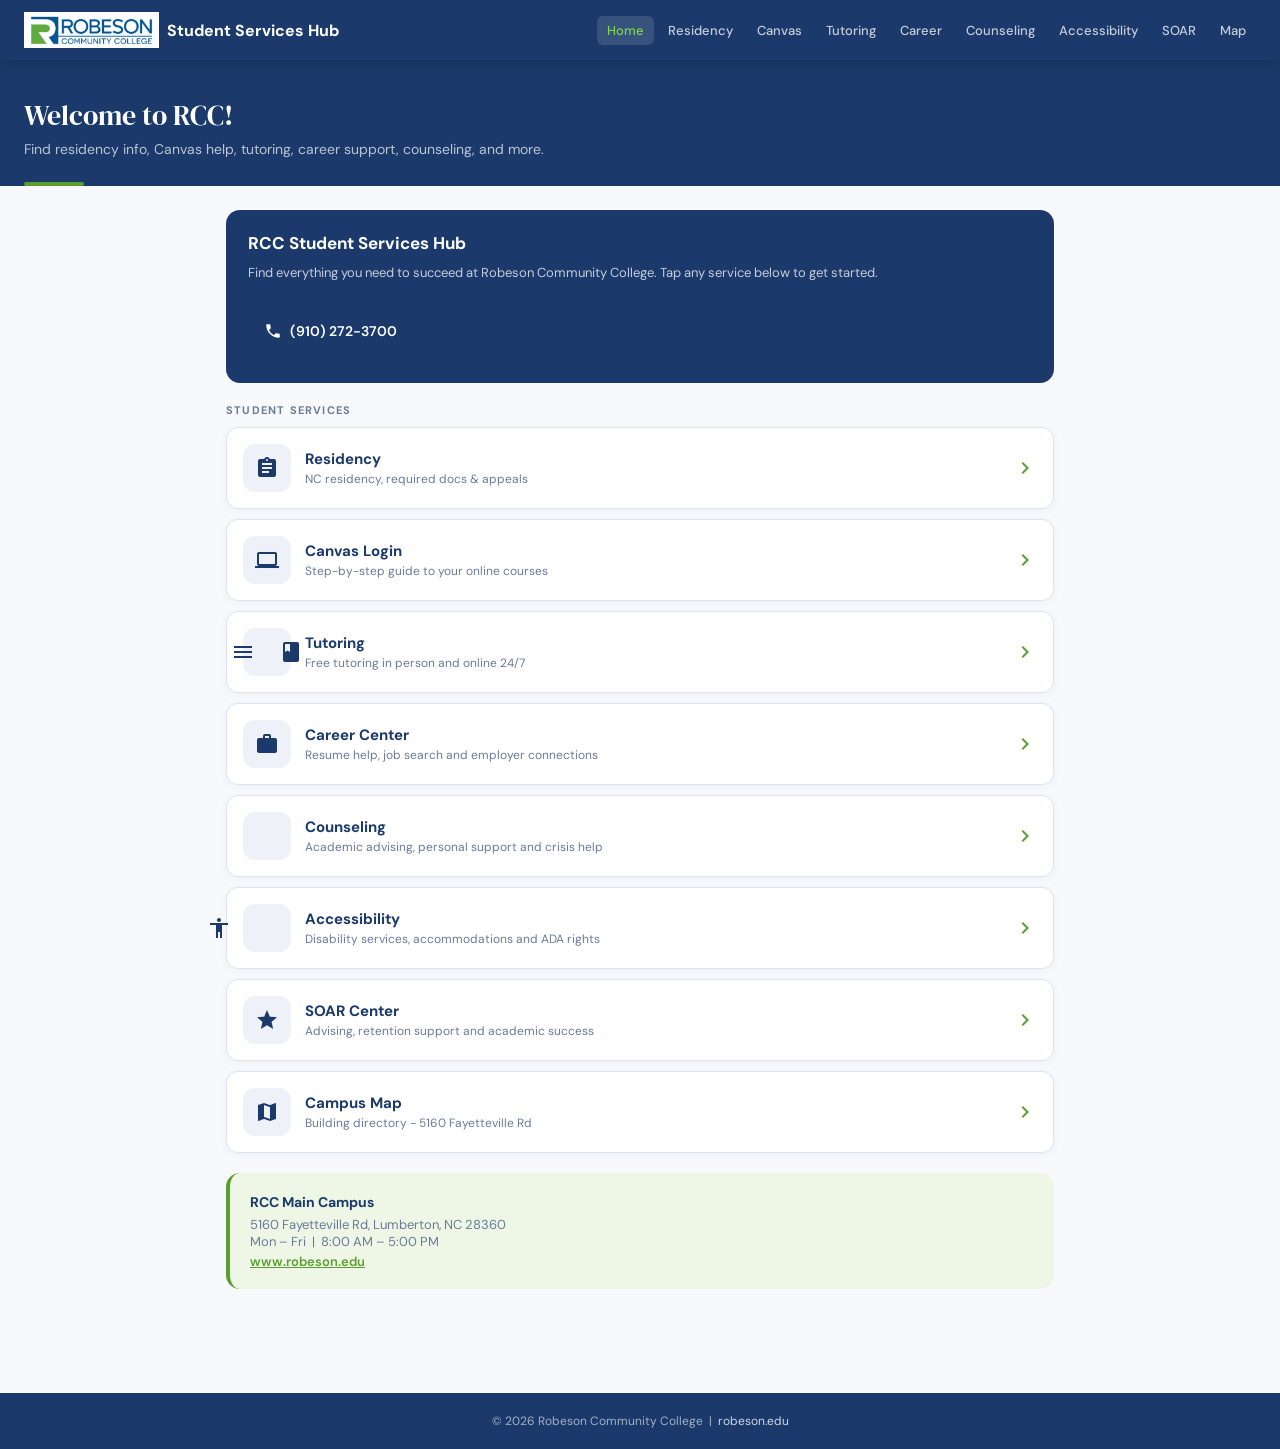
==== index.html @ c203b9db "Initial commit - RCC Student Services Hub HTML site" ====
<!DOCTYPE html>
<html lang="en">
<head>
<meta charset="UTF-8">
<meta name="viewport" content="width=device-width, initial-scale=1.0">
<title>RCC Student Services Hub</title>
<link rel="stylesheet" href="style.css">
<link href="https://fonts.googleapis.com/icon?family=Material+Icons" rel="stylesheet">
</head>
<body>
<nav class="topnav">
  <img src="assets/rcc_logo.png" class="logo" alt="RCC Logo" onerror="this.style.display='none'">
  <a href="index.html" class="site-title">Student Services Hub</a>
  <button class="hamburger" onclick="toggleMenu()" aria-label="Menu">
    <span></span><span></span><span></span>
  </button>
  <div class="nav-links">
    <a href="index.html" class="active">Home</a>
    <a href="residency.html">Residency</a>
    <a href="canvas.html">Canvas</a>
    <a href="tutoring.html">Tutoring</a>
    <a href="career.html">Career</a>
    <a href="counseling.html">Counseling</a>
    <a href="accessibility.html">Accessibility</a>
    <a href="soar.html">SOAR</a>
    <a href="map.html">Map</a>
  </div>
</nav>
<div class="mobile-menu" id="mobileMenu">
  <a href="index.html" class="active">Home</a>
  <a href="residency.html">Residency</a>
  <a href="canvas.html">Canvas</a>
  <a href="tutoring.html">Tutoring</a>
  <a href="career.html">Career</a>
  <a href="counseling.html">Counseling</a>
  <a href="accessibility.html">Accessibility</a>
  <a href="soar.html">SOAR</a>
  <a href="map.html">Campus Map</a>
</div>

<div class="page-header">
  <h1>Welcome to RCC!</h1>
  <p>Find residency info, Canvas help, tutoring, career support, counseling, and more.</p>
</div>

<div class="content">

  <div class="card-navy" style="margin-bottom:20px;">
    <h2>RCC Student Services Hub</h2>
    <p>Find everything you need to succeed at Robeson Community College. Tap any service below to get started.</p>
    <br>
    <a href="tel:9102723700" class="btn btn-navy" style="margin-top:4px;">
      <span class="material-icons" style="font-size:18px;">phone</span> (910) 272-3700
    </a>
  </div>

  <p style="font-size:11px;font-weight:700;color:var(--text-gray);letter-spacing:1.2px;margin-bottom:10px;">STUDENT SERVICES</p>

  <div class="home-grid">
    <a href="residency.html" class="home-tile">
      <div class="home-tile-icon"><span class="material-icons">assignment</span></div>
      <div class="home-tile-text"><h3>Residency</h3><p>NC residency, required docs & appeals</p></div>
      <span class="material-icons home-tile-arrow">chevron_right</span>
    </a>
    <a href="canvas.html" class="home-tile">
      <div class="home-tile-icon"><span class="material-icons">laptop</span></div>
      <div class="home-tile-text"><h3>Canvas Login</h3><p>Step-by-step guide to your online courses</p></div>
      <span class="material-icons home-tile-arrow">chevron_right</span>
    </a>
    <a href="tutoring.html" class="home-tile">
      <div class="home-tile-icon"><span class="material-icons">menu_book</span></div>
      <div class="home-tile-text"><h3>Tutoring</h3><p>Free tutoring in person and online 24/7</p></div>
      <span class="material-icons home-tile-arrow">chevron_right</span>
    </a>
    <a href="career.html" class="home-tile">
      <div class="home-tile-icon"><span class="material-icons">work</span></div>
      <div class="home-tile-text"><h3>Career Center</h3><p>Resume help, job search and employer connections</p></div>
      <span class="material-icons home-tile-arrow">chevron_right</span>
    </a>
    <a href="counseling.html" class="home-tile">
      <div class="home-tile-icon"><span class="material-icons">support_agent</span></div>
      <div class="home-tile-text"><h3>Counseling</h3><p>Academic advising, personal support and crisis help</p></div>
      <span class="material-icons home-tile-arrow">chevron_right</span>
    </a>
    <a href="accessibility.html" class="home-tile">
      <div class="home-tile-icon"><span class="material-icons">accessibility_new</span></div>
      <div class="home-tile-text"><h3>Accessibility</h3><p>Disability services, accommodations and ADA rights</p></div>
      <span class="material-icons home-tile-arrow">chevron_right</span>
    </a>
    <a href="soar.html" class="home-tile">
      <div class="home-tile-icon"><span class="material-icons">star</span></div>
      <div class="home-tile-text"><h3>SOAR Center</h3><p>Advising, retention support and academic success</p></div>
      <span class="material-icons home-tile-arrow">chevron_right</span>
    </a>
    <a href="map.html" class="home-tile">
      <div class="home-tile-icon"><span class="material-icons">map</span></div>
      <div class="home-tile-text"><h3>Campus Map</h3><p>Building directory - 5160 Fayetteville Rd</p></div>
      <span class="material-icons home-tile-arrow">chevron_right</span>
    </a>
  </div>

  <div class="card-green" style="margin-top:20px;">
    <strong style="color:var(--navy);font-size:14px;">RCC Main Campus</strong>
    <p style="color:var(--text-gray);font-size:13px;margin-top:4px;">5160 Fayetteville Rd, Lumberton, NC 28360</p>
    <p style="color:var(--text-gray);font-size:13px;">Mon – Fri &nbsp;|&nbsp; 8:00 AM – 5:00 PM</p>
    <a href="https://www.robeson.edu" target="_blank" style="color:var(--green);font-size:13px;font-weight:600;">www.robeson.edu</a>
  </div>

</div>

<footer>
  &copy; 2026 Robeson Community College &nbsp;|&nbsp; <a href="https://www.robeson.edu">robeson.edu</a>
</footer>

<script>
function toggleMenu() {
  document.getElementById('mobileMenu').classList.toggle('open');
}
</script>
</body>
</html>
---- style.css ----
@import url('https://fonts.googleapis.com/css2?family=DM+Sans:wght@400;500;600;700&family=DM+Serif+Display&display=swap');

:root {
  --navy: #1B3A6B;
  --navy-dark: #122850;
  --green: #5B9E30;
  --green-light: #EEF6E6;
  --navy-light: #EEF2F8;
  --border: #DCE3EF;
  --text-gray: #6B7A99;
  --text-body: #4A5568;
  --white: #ffffff;
}

* { box-sizing: border-box; margin: 0; padding: 0; }

body {
  font-family: 'DM Sans', sans-serif;
  background: #f8f9fc;
  color: var(--text-body);
  min-height: 100vh;
}

/* NAV */
.topnav {
  background: var(--navy);
  padding: 0 24px;
  display: flex;
  align-items: center;
  gap: 8px;
  height: 60px;
  position: sticky;
  top: 0;
  z-index: 100;
  box-shadow: 0 2px 12px rgba(0,0,0,0.18);
}
.topnav .logo { height: 36px; }
.topnav .site-title {
  color: white;
  font-weight: 700;
  font-size: 16px;
  text-decoration: none;
  margin-right: auto;
}

/* HAMBURGER */
.hamburger {
  display: none;
  flex-direction: column;
  gap: 5px;
  background: none;
  border: none;
  cursor: pointer;
  padding: 4px;
}
.hamburger span {
  display: block;
  width: 24px;
  height: 2px;
  background: white;
  border-radius: 2px;
  transition: all 0.3s;
}

/* DESKTOP NAV LINKS */
.nav-links {
  display: flex;
  gap: 4px;
  align-items: center;
}
.nav-links a {
  color: rgba(255,255,255,0.75);
  text-decoration: none;
  font-size: 13px;
  font-weight: 500;
  padding: 6px 10px;
  border-radius: 6px;
  transition: all 0.2s;
  white-space: nowrap;
}
.nav-links a:hover, .nav-links a.active {
  color: white;
  background: rgba(255,255,255,0.12);
}
.nav-links a.active { color: #7DD44A; }

/* MOBILE DROPDOWN */
.mobile-menu {
  display: none;
  flex-direction: column;
  background: var(--navy-dark);
  position: absolute;
  top: 60px;
  left: 0;
  right: 0;
  z-index: 99;
  padding: 8px 0;
  box-shadow: 0 8px 24px rgba(0,0,0,0.2);
}
.mobile-menu.open { display: flex; }
.mobile-menu a {
  color: rgba(255,255,255,0.85);
  text-decoration: none;
  font-size: 14px;
  font-weight: 500;
  padding: 12px 24px;
  border-bottom: 1px solid rgba(255,255,255,0.06);
  transition: background 0.2s;
}
.mobile-menu a:hover { background: rgba(255,255,255,0.08); }
.mobile-menu a.active { color: #7DD44A; }

/* PAGE HEADER */
.page-header {
  background: var(--navy);
  padding: 36px 24px 28px;
  position: relative;
  overflow: hidden;
}
.page-header::after {
  content: '';
  position: absolute;
  bottom: 0; left: 0;
  width: 60px; height: 4px;
  background: var(--green);
  border-radius: 2px;
  margin-left: 24px;
}
.page-header h1 {
  font-family: 'DM Serif Display', serif;
  color: white;
  font-size: 28px;
  font-weight: 400;
  margin-bottom: 6px;
}
.page-header p {
  color: rgba(255,255,255,0.7);
  font-size: 14px;
}

/* MAIN CONTENT */
.content {
  max-width: 860px;
  margin: 0 auto;
  padding: 24px 16px 48px;
}

/* CARDS */
.card {
  background: white;
  border-radius: 14px;
  border: 1.5px solid var(--border);
  padding: 22px;
  margin-bottom: 16px;
  box-shadow: 0 2px 8px rgba(27,58,107,0.05);
}
.card-navy {
  background: var(--navy);
  border-radius: 14px;
  padding: 22px;
  margin-bottom: 16px;
}
.card-navy h2 { color: white; font-size: 17px; margin-bottom: 8px; }
.card-navy p { color: rgba(255,255,255,0.75); font-size: 13px; line-height: 1.7; }
.card-light {
  background: var(--navy-light);
  border-radius: 14px;
  border: 1.5px solid var(--border);
  padding: 22px;
  margin-bottom: 16px;
}
.card-green {
  background: var(--green-light);
  border-radius: 14px;
  border-left: 4px solid var(--green);
  padding: 18px 20px;
  margin-bottom: 16px;
}

/* SECTION HEADER */
.section-header {
  background: var(--navy);
  border-radius: 8px;
  padding: 10px 14px;
  display: flex;
  align-items: center;
  gap: 8px;
  margin-bottom: 12px;
  margin-top: 4px;
}
.section-header span { color: white; font-weight: 700; font-size: 13px; }
.section-header .icon { color: var(--green); font-size: 18px; }

/* CARD TITLE */
.card-title {
  display: flex;
  align-items: center;
  gap: 8px;
  margin-bottom: 12px;
}
.card-title h2 { color: var(--navy); font-size: 16px; font-weight: 700; }
.card-title .material-icons { color: var(--navy); font-size: 22px; }

/* BUTTONS */
.btn {
  display: flex;
  align-items: center;
  gap: 8px;
  width: 100%;
  padding: 11px 14px;
  border-radius: 8px;
  border: 1.5px solid rgba(91,158,48,0.35);
  background: rgba(91,158,48,0.08);
  color: var(--green);
  font-family: 'DM Sans', sans-serif;
  font-size: 13px;
  font-weight: 600;
  text-decoration: none;
  margin-bottom: 8px;
  cursor: pointer;
  transition: all 0.2s;
}
.btn:hover { background: rgba(91,158,48,0.16); border-color: var(--green); }
.btn-navy {
  background: var(--navy);
  border: none;
  color: white;
  border-radius: 10px;
  padding: 13px 16px;
  font-size: 14px;
}
.btn-navy:hover { background: var(--navy-dark); color: white; }
.btn-outline {
  background: transparent;
  border: 1.5px solid var(--navy);
  color: var(--navy);
}
.btn-outline:hover { background: var(--navy-light); }

/* INFO ITEMS */
.info-item {
  display: flex;
  gap: 8px;
  margin-bottom: 8px;
  align-items: flex-start;
  font-size: 13px;
  color: var(--text-body);
  line-height: 1.6;
}
.info-item .material-icons { color: var(--green); font-size: 18px; flex-shrink: 0; margin-top: 1px; }

/* DIVIDER */
.divider { border: none; border-top: 1px solid var(--border); margin: 16px 0; }

/* ADVISOR TILE */
.advisor-tile { margin-bottom: 4px; }
.advisor-name { color: var(--navy); font-weight: 700; font-size: 14px; }
.advisor-creds { color: var(--text-gray); font-size: 12px; font-style: italic; }
.advisor-info { color: var(--text-gray); font-size: 12px; }
.advisor-contact { margin-top: 6px; display: flex; flex-direction: column; gap: 3px; }
.advisor-contact a { color: var(--green); font-size: 13px; font-weight: 600; text-decoration: none; display: flex; align-items: center; gap: 5px; }
.advisor-contact a:hover { text-decoration: underline; }
.caseload-box {
  background: var(--navy-light);
  border-left: 3px solid var(--navy);
  border-radius: 6px;
  padding: 10px 12px;
  margin-top: 8px;
  font-size: 12px;
  line-height: 1.7;
  color: var(--text-body);
}
.caseload-box strong { color: var(--navy); font-size: 12px; display: block; margin-bottom: 2px; }

/* NUMBERED SERVICE */
.service-item { display: flex; gap: 12px; margin-bottom: 14px; }
.service-num {
  width: 28px; height: 28px;
  background: var(--navy);
  border-radius: 50%;
  color: white;
  font-weight: 700;
  font-size: 13px;
  display: flex; align-items: center; justify-content: center;
  flex-shrink: 0;
}
.service-body h4 { color: var(--navy); font-size: 13px; font-weight: 700; margin-bottom: 3px; }
.service-body p { font-size: 13px; line-height: 1.6; color: var(--text-body); }

/* BUILDING LIST */
.building-item {
  display: flex;
  gap: 10px;
  padding: 11px 16px;
  border-bottom: 1px solid var(--border);
  align-items: flex-start;
}
.building-item:last-child { border-bottom: none; }
.building-item .material-icons { color: var(--green); font-size: 18px; flex-shrink: 0; margin-top: 1px; }
.building-name { color: var(--navy); font-weight: 600; font-size: 13px; }
.building-loc { color: var(--text-gray); font-size: 12px; }

/* CONTACT ROW */
.contact-row { display: flex; gap: 10px; align-items: flex-start; margin-bottom: 10px; font-size: 13px; line-height: 1.6; }
.contact-row .material-icons { color: var(--navy); font-size: 18px; flex-shrink: 0; }
.contact-row a { color: var(--green); font-weight: 600; text-decoration: none; }
.contact-row a:hover { text-decoration: underline; }

/* COUNSELOR TILE */
.counselor-tile { margin-bottom: 4px; }
.counselor-name { color: var(--navy); font-weight: 700; font-size: 15px; }
.counselor-title { color: var(--text-gray); font-size: 12px; font-style: italic; }
.counselor-loc { color: var(--text-gray); font-size: 12px; }

/* CRISIS BOX */
.crisis-box {
  background: #FFF3F3;
  border-left: 4px solid #CC2929;
  border-radius: 14px;
  padding: 18px 20px;
  margin-bottom: 16px;
}
.crisis-box h3 { color: #CC2929; font-size: 14px; font-weight: 700; margin-bottom: 10px; display: flex; align-items: center; gap: 6px; }
.crisis-btn {
  display: flex;
  align-items: center;
  gap: 8px;
  width: 100%;
  padding: 10px 12px;
  background: rgba(204,41,41,0.08);
  border: 1.5px solid rgba(204,41,41,0.3);
  border-radius: 8px;
  color: #CC2929;
  font-size: 13px;
  font-weight: 600;
  text-decoration: none;
  margin-bottom: 8px;
  font-family: 'DM Sans', sans-serif;
  cursor: pointer;
  transition: background 0.2s;
}
.crisis-btn:hover { background: rgba(204,41,41,0.14); }

/* HOME TILES */
.home-grid { display: flex; flex-direction: column; gap: 10px; }
.home-tile {
  display: flex;
  align-items: center;
  gap: 14px;
  background: white;
  border: 1.5px solid var(--border);
  border-radius: 12px;
  padding: 16px;
  text-decoration: none;
  box-shadow: 0 2px 8px rgba(27,58,107,0.05);
  transition: all 0.2s;
}
.home-tile:hover { border-color: var(--green); box-shadow: 0 4px 16px rgba(91,158,48,0.12); }
.home-tile-icon {
  width: 48px; height: 48px;
  background: var(--navy-light);
  border-radius: 12px;
  display: flex; align-items: center; justify-content: center;
  flex-shrink: 0;
}
.home-tile-icon .material-icons { color: var(--navy); font-size: 24px; }
.home-tile-text h3 { color: var(--navy); font-weight: 700; font-size: 15px; }
.home-tile-text p { color: var(--text-gray); font-size: 12px; margin-top: 2px; }
.home-tile-arrow { margin-left: auto; color: var(--green); }

/* BADGE */
.badge {
  display: inline-block;
  background: var(--green);
  color: white;
  font-size: 10px;
  font-weight: 700;
  padding: 2px 10px;
  border-radius: 20px;
  margin-bottom: 10px;
}

/* FOOTER */
footer {
  background: var(--navy);
  color: rgba(255,255,255,0.6);
  text-align: center;
  padding: 20px;
  font-size: 12px;
  margin-top: 40px;
}
footer a { color: rgba(255,255,255,0.8); text-decoration: none; }

/* ACCORDION */
.accordion { margin-bottom: 10px; }
.accordion-header {
  width: 100%;
  background: white;
  border: 1.5px solid var(--border);
  border-radius: 12px;
  padding: 16px;
  display: flex;
  align-items: center;
  gap: 12px;
  cursor: pointer;
  font-family: 'DM Sans', sans-serif;
  font-size: 14px;
  font-weight: 700;
  color: var(--navy);
  text-align: left;
  transition: all 0.2s;
  box-shadow: 0 2px 6px rgba(27,58,107,0.05);
}
.accordion-header:hover { border-color: var(--green); }
.accordion-header.open { border-color: var(--green); color: var(--green); border-bottom-left-radius: 0; border-bottom-right-radius: 0; }
.accordion-header .material-icons { font-size: 22px; flex-shrink: 0; }
.accordion-arrow { margin-left: auto; transition: transform 0.25s; }
.accordion-header.open .accordion-arrow { transform: rotate(180deg); }
.accordion-body {
  display: none;
  background: rgba(238,246,230,0.5);
  border: 1.5px solid var(--green);
  border-top: none;
  border-bottom-left-radius: 12px;
  border-bottom-right-radius: 12px;
  padding: 16px;
}
.accordion-body.open { display: block; }

/* MAP IMAGE */
.map-img { width: 100%; border-radius: 13px; display: block; }

/* RESPONSIVE */
@media (max-width: 700px) {
  .nav-links { display: none; }
  .hamburger { display: flex; }
  .page-header h1 { font-size: 22px; }
  .content { padding: 16px 12px 40px; }
}
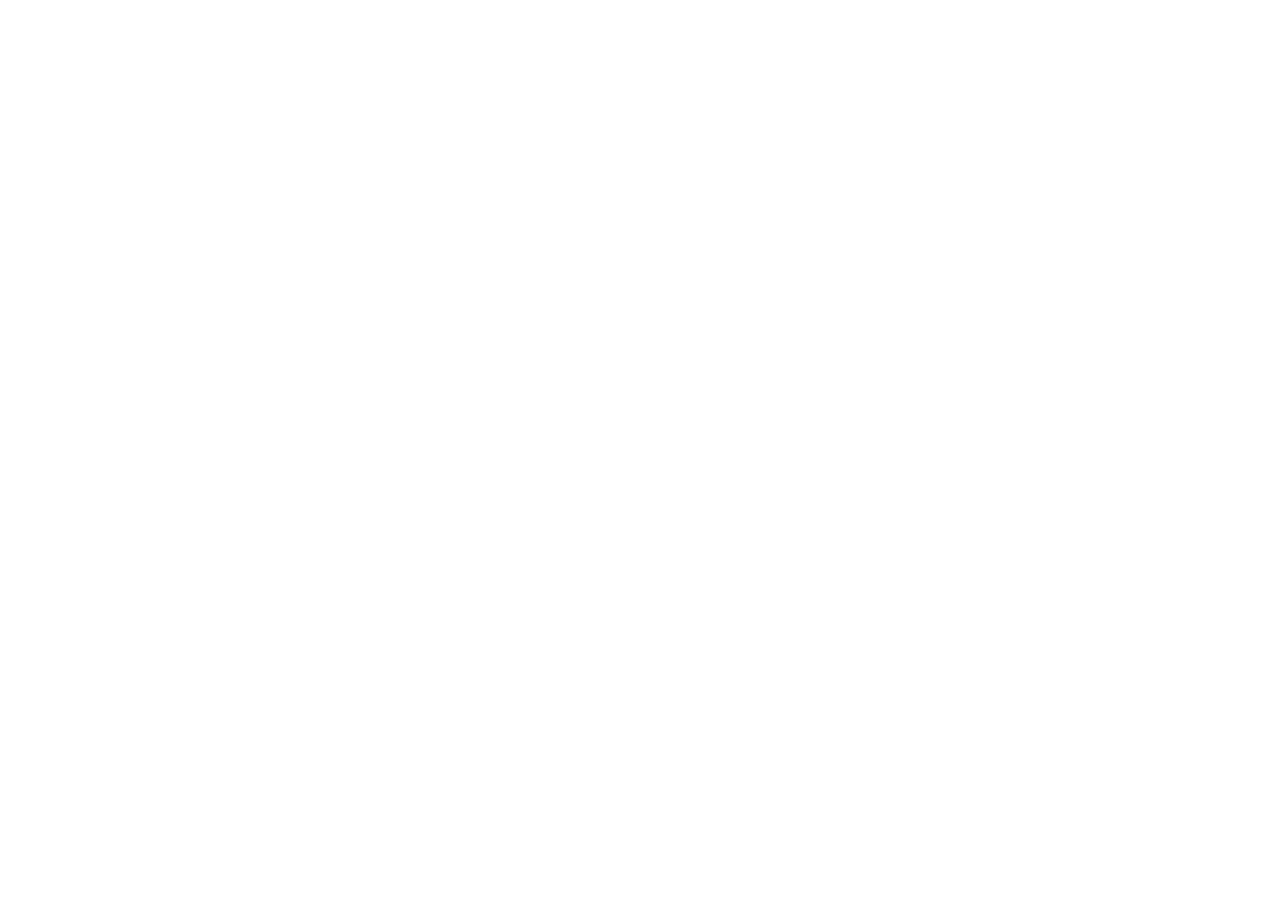
==== commit 961c764b: "Update to v12" ====
--- a/index.html
+++ b/index.html
@@ -1,121 +1,38 @@
 <!DOCTYPE html>
-<html lang="en">
+<html>
 <head>
-<meta charset="UTF-8">
-<meta name="viewport" content="width=device-width, initial-scale=1.0">
-<title>RCC Student Services Hub</title>
-<link rel="stylesheet" href="style.css">
-<link href="https://fonts.googleapis.com/icon?family=Material+Icons" rel="stylesheet">
+  <!--
+    If you are serving your web app in a path other than the root, change the
+    href value below to reflect the base path you are serving from.
+
+    The path provided below has to start and end with a slash "/" in order for
+    it to work correctly.
+
+    For more details:
+    * https://developer.mozilla.org/en-US/docs/Web/HTML/Element/base
+
+    This is a placeholder for base href that will be replaced by the value of
+    the `--base-href` argument provided to `flutter build`.
+  -->
+  <base href="/">
+
+  <meta charset="UTF-8">
+  <meta content="IE=Edge" http-equiv="X-UA-Compatible">
+  <meta name="description" content="A new Flutter project.">
+
+  <!-- iOS meta tags & icons -->
+  <meta name="mobile-web-app-capable" content="yes">
+  <meta name="apple-mobile-web-app-status-bar-style" content="black">
+  <meta name="apple-mobile-web-app-title" content="rcc_app">
+  <link rel="apple-touch-icon" href="icons/Icon-192.png">
+
+  <!-- Favicon -->
+  <link rel="icon" type="image/png" href="favicon.png"/>
+
+  <title>rcc_app</title>
+  <link rel="manifest" href="manifest.json">
 </head>
 <body>
-<nav class="topnav">
-  <img src="assets/rcc_logo.png" class="logo" alt="RCC Logo" onerror="this.style.display='none'">
-  <a href="index.html" class="site-title">Student Services Hub</a>
-  <button class="hamburger" onclick="toggleMenu()" aria-label="Menu">
-    <span></span><span></span><span></span>
-  </button>
-  <div class="nav-links">
-    <a href="index.html" class="active">Home</a>
-    <a href="residency.html">Residency</a>
-    <a href="canvas.html">Canvas</a>
-    <a href="tutoring.html">Tutoring</a>
-    <a href="career.html">Career</a>
-    <a href="counseling.html">Counseling</a>
-    <a href="accessibility.html">Accessibility</a>
-    <a href="soar.html">SOAR</a>
-    <a href="map.html">Map</a>
-  </div>
-</nav>
-<div class="mobile-menu" id="mobileMenu">
-  <a href="index.html" class="active">Home</a>
-  <a href="residency.html">Residency</a>
-  <a href="canvas.html">Canvas</a>
-  <a href="tutoring.html">Tutoring</a>
-  <a href="career.html">Career</a>
-  <a href="counseling.html">Counseling</a>
-  <a href="accessibility.html">Accessibility</a>
-  <a href="soar.html">SOAR</a>
-  <a href="map.html">Campus Map</a>
-</div>
-
-<div class="page-header">
-  <h1>Welcome to RCC!</h1>
-  <p>Find residency info, Canvas help, tutoring, career support, counseling, and more.</p>
-</div>
-
-<div class="content">
-
-  <div class="card-navy" style="margin-bottom:20px;">
-    <h2>RCC Student Services Hub</h2>
-    <p>Find everything you need to succeed at Robeson Community College. Tap any service below to get started.</p>
-    <br>
-    <a href="tel:9102723700" class="btn btn-navy" style="margin-top:4px;">
-      <span class="material-icons" style="font-size:18px;">phone</span> (910) 272-3700
-    </a>
-  </div>
-
-  <p style="font-size:11px;font-weight:700;color:var(--text-gray);letter-spacing:1.2px;margin-bottom:10px;">STUDENT SERVICES</p>
-
-  <div class="home-grid">
-    <a href="residency.html" class="home-tile">
-      <div class="home-tile-icon"><span class="material-icons">assignment</span></div>
-      <div class="home-tile-text"><h3>Residency</h3><p>NC residency, required docs & appeals</p></div>
-      <span class="material-icons home-tile-arrow">chevron_right</span>
-    </a>
-    <a href="canvas.html" class="home-tile">
-      <div class="home-tile-icon"><span class="material-icons">laptop</span></div>
-      <div class="home-tile-text"><h3>Canvas Login</h3><p>Step-by-step guide to your online courses</p></div>
-      <span class="material-icons home-tile-arrow">chevron_right</span>
-    </a>
-    <a href="tutoring.html" class="home-tile">
-      <div class="home-tile-icon"><span class="material-icons">menu_book</span></div>
-      <div class="home-tile-text"><h3>Tutoring</h3><p>Free tutoring in person and online 24/7</p></div>
-      <span class="material-icons home-tile-arrow">chevron_right</span>
-    </a>
-    <a href="career.html" class="home-tile">
-      <div class="home-tile-icon"><span class="material-icons">work</span></div>
-      <div class="home-tile-text"><h3>Career Center</h3><p>Resume help, job search and employer connections</p></div>
-      <span class="material-icons home-tile-arrow">chevron_right</span>
-    </a>
-    <a href="counseling.html" class="home-tile">
-      <div class="home-tile-icon"><span class="material-icons">support_agent</span></div>
-      <div class="home-tile-text"><h3>Counseling</h3><p>Academic advising, personal support and crisis help</p></div>
-      <span class="material-icons home-tile-arrow">chevron_right</span>
-    </a>
-    <a href="accessibility.html" class="home-tile">
-      <div class="home-tile-icon"><span class="material-icons">accessibility_new</span></div>
-      <div class="home-tile-text"><h3>Accessibility</h3><p>Disability services, accommodations and ADA rights</p></div>
-      <span class="material-icons home-tile-arrow">chevron_right</span>
-    </a>
-    <a href="soar.html" class="home-tile">
-      <div class="home-tile-icon"><span class="material-icons">star</span></div>
-      <div class="home-tile-text"><h3>SOAR Center</h3><p>Advising, retention support and academic success</p></div>
-      <span class="material-icons home-tile-arrow">chevron_right</span>
-    </a>
-    <a href="map.html" class="home-tile">
-      <div class="home-tile-icon"><span class="material-icons">map</span></div>
-      <div class="home-tile-text"><h3>Campus Map</h3><p>Building directory - 5160 Fayetteville Rd</p></div>
-      <span class="material-icons home-tile-arrow">chevron_right</span>
-    </a>
-  </div>
-
-  <div class="card-green" style="margin-top:20px;">
-    <strong style="color:var(--navy);font-size:14px;">RCC Main Campus</strong>
-    <p style="color:var(--text-gray);font-size:13px;margin-top:4px;">5160 Fayetteville Rd, Lumberton, NC 28360</p>
-    <p style="color:var(--text-gray);font-size:13px;">Mon – Fri &nbsp;|&nbsp; 8:00 AM – 5:00 PM</p>
-    <a href="https://www.robeson.edu" target="_blank" style="color:var(--green);font-size:13px;font-weight:600;">www.robeson.edu</a>
-  </div>
-
-</div>
-
-<footer>
-  &copy; 2026 Robeson Community College &nbsp;|&nbsp; <a href="https://www.robeson.edu">robeson.edu</a>
-</footer>
-
-<script>
-function toggleMenu() {
-  document.getElementById('mobileMenu').classList.toggle('open');
-}
-</script>
+  <script src="flutter_bootstrap.js" async></script>
 </body>
 </html>
